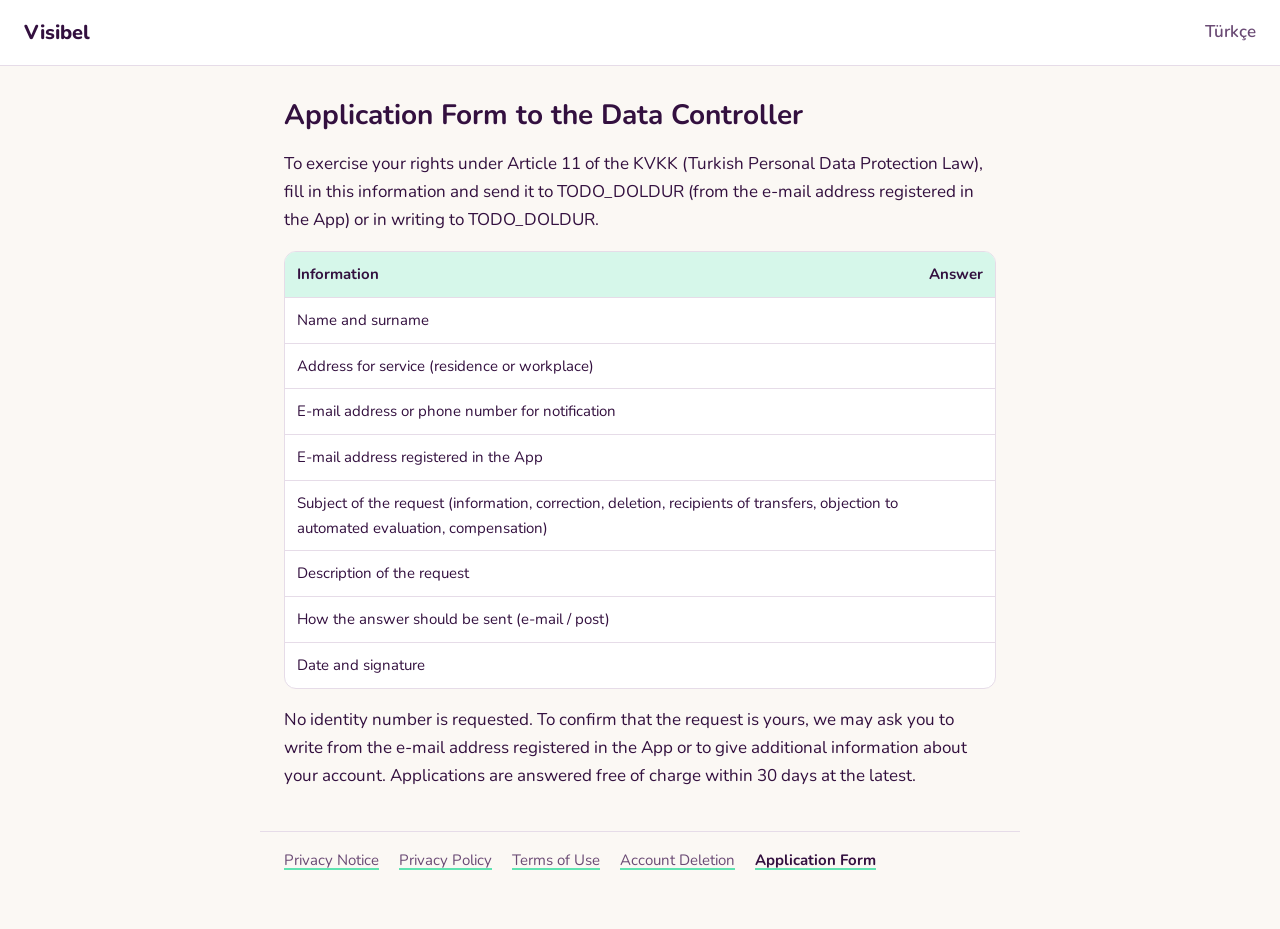
==== en/application-form.html @ 94791e6f "Yasal metinler: sürüm 1.0" ====
<!doctype html>
<html lang="en">
<head>
<meta charset="utf-8">
<meta name="viewport" content="width=device-width, initial-scale=1">
<meta name="referrer" content="no-referrer">
<title>Application Form · Visibel</title>
<link rel="stylesheet" href="../style.css">
</head>
<body>
<header class="top"><a class="mark" href="../index.html">Visibel</a><a class="lang" href="../tr/basvuru-formu.html">Türkçe</a></header>
<main>
<h1>Application Form to the Data Controller</h1>
<p>To exercise your rights under Article 11 of the KVKK (Turkish Personal Data Protection Law), fill in this information and send it to TODO_DOLDUR (from the e-mail address registered in the App) or in writing to TODO_DOLDUR.</p>
<div class="table"><table>
<thead><tr><th>Information</th><th>Answer</th></tr></thead>
<tbody>
<tr><td>Name and surname</td><td></td></tr>
<tr><td>Address for service (residence or workplace)</td><td></td></tr>
<tr><td>E-mail address or phone number for notification</td><td></td></tr>
<tr><td>E-mail address registered in the App</td><td></td></tr>
<tr><td>Subject of the request (information, correction, deletion, recipients of transfers, objection to automated evaluation, compensation)</td><td></td></tr>
<tr><td>Description of the request</td><td></td></tr>
<tr><td>How the answer should be sent (e-mail / post)</td><td></td></tr>
<tr><td>Date and signature</td><td></td></tr>
</tbody></table></div>
<p>No identity number is requested. To confirm that the request is yours, we may ask you to write from the e-mail address registered in the App or to give additional information about your account. Applications are answered free of charge within 30 days at the latest.</p>
</main>
<nav class="pages"><a href="privacy-notice.html">Privacy Notice</a><a href="privacy-policy.html">Privacy Policy</a><a href="terms-of-use.html">Terms of Use</a><a href="account-deletion.html">Account Deletion</a><a href="application-form.html" aria-current="page">Application Form</a></nav>
</body>
</html>
---- style.css ----
@font-face{font-family:Nunito;src:url(fonts/Nunito-Variable.ttf) format("truetype");font-weight:200 1000;font-display:swap}
:root{--plum:#33103F;--mint:#5FE3B1;--mint-pale:#D6F7EA;--paper:#FBF8F4;--surface:#FFFFFF;--muted:#6A4A74;--border:#E6DCE8}
*{box-sizing:border-box}
body{margin:0;background:var(--paper);color:var(--plum);font:400 17px/1.65 Nunito,system-ui,-apple-system,"Segoe UI",sans-serif}
.top{display:flex;justify-content:space-between;align-items:center;padding:16px 24px;border-bottom:1px solid var(--border);background:var(--surface)}
.mark{font-weight:800;font-size:20px;color:var(--plum);text-decoration:none}
.lang{color:var(--muted);text-decoration:none;font-weight:600}
main{max-width:760px;margin:0 auto;padding:24px}
h1{font-size:28px;line-height:1.25;font-weight:700;margin:8px 0 16px}
h2{font-size:20px;font-weight:700;margin:32px 0 8px;padding-top:8px;border-top:2px solid var(--mint-pale)}
a{color:var(--plum);text-decoration-color:var(--mint);text-decoration-thickness:2px;text-underline-offset:3px}
.table{overflow-x:auto;margin:16px 0;border:1px solid var(--border);border-radius:12px;background:var(--surface)}
table{border-collapse:collapse;width:100%;font-size:15px}
th,td{text-align:left;vertical-align:top;padding:10px 12px;border-bottom:1px solid var(--border)}
th{background:var(--mint-pale);font-weight:700}
tr:last-child td{border-bottom:0}
.pages{max-width:760px;margin:0 auto 40px;padding:16px 24px;border-top:1px solid var(--border);display:flex;flex-wrap:wrap;gap:8px 20px;font-size:15px}
.pages a{color:var(--muted)}
.pages a[aria-current]{color:var(--plum);font-weight:700}
@media (max-width:480px){body{font-size:16px}main{padding:16px}h1{font-size:24px}}
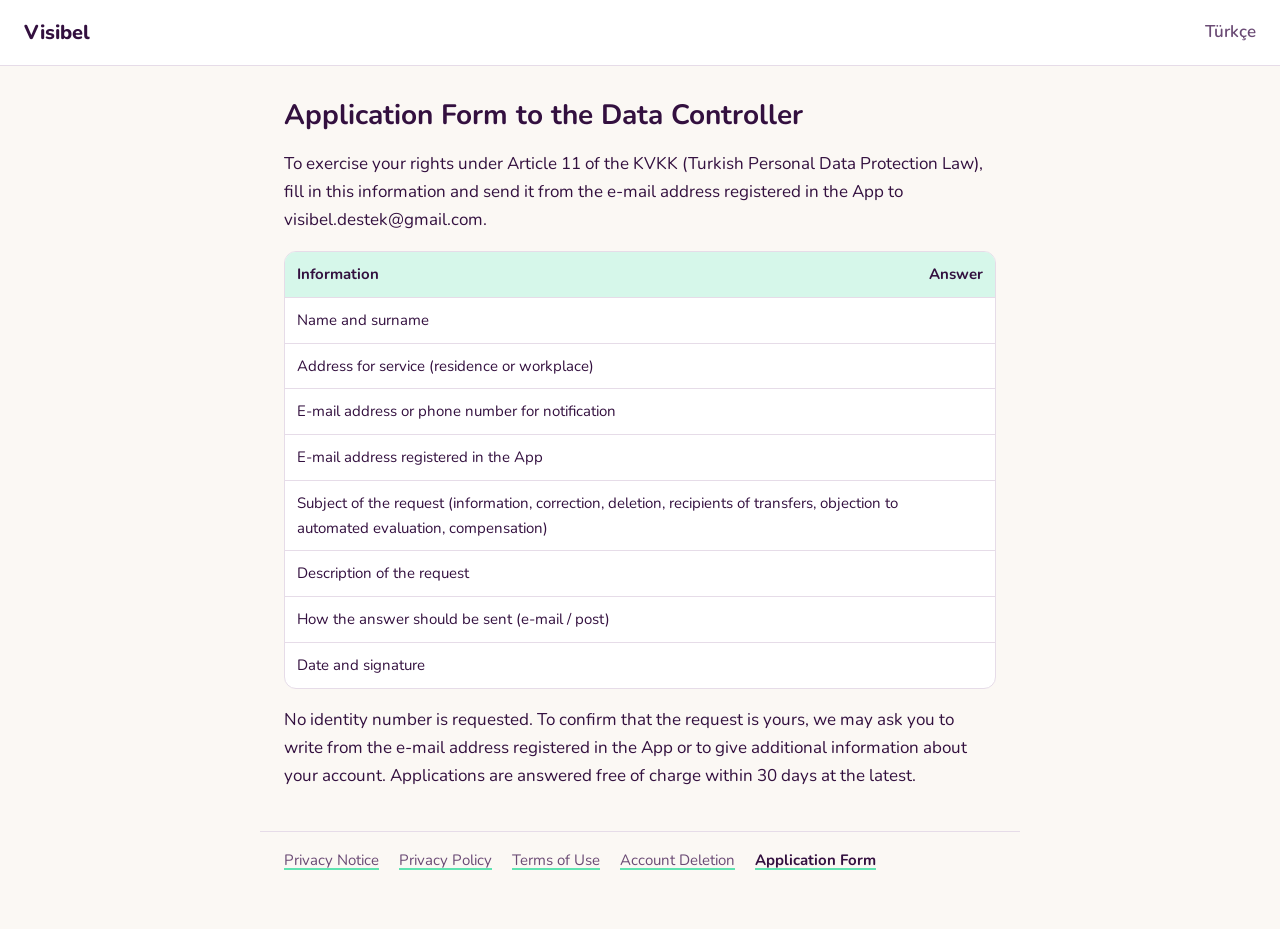
==== commit 8395e098: "Yasal metinler: sürüm 1.0" ====
--- a/en/application-form.html
+++ b/en/application-form.html
@@ -11,7 +11,7 @@
 <header class="top"><a class="mark" href="../index.html">Visibel</a><a class="lang" href="../tr/basvuru-formu.html">Türkçe</a></header>
 <main>
 <h1>Application Form to the Data Controller</h1>
-<p>To exercise your rights under Article 11 of the KVKK (Turkish Personal Data Protection Law), fill in this information and send it to TODO_DOLDUR (from the e-mail address registered in the App) or in writing to TODO_DOLDUR.</p>
+<p>To exercise your rights under Article 11 of the KVKK (Turkish Personal Data Protection Law), fill in this information and send it from the e-mail address registered in the App to visibel.destek@gmail.com.</p>
 <div class="table"><table>
 <thead><tr><th>Information</th><th>Answer</th></tr></thead>
 <tbody>
